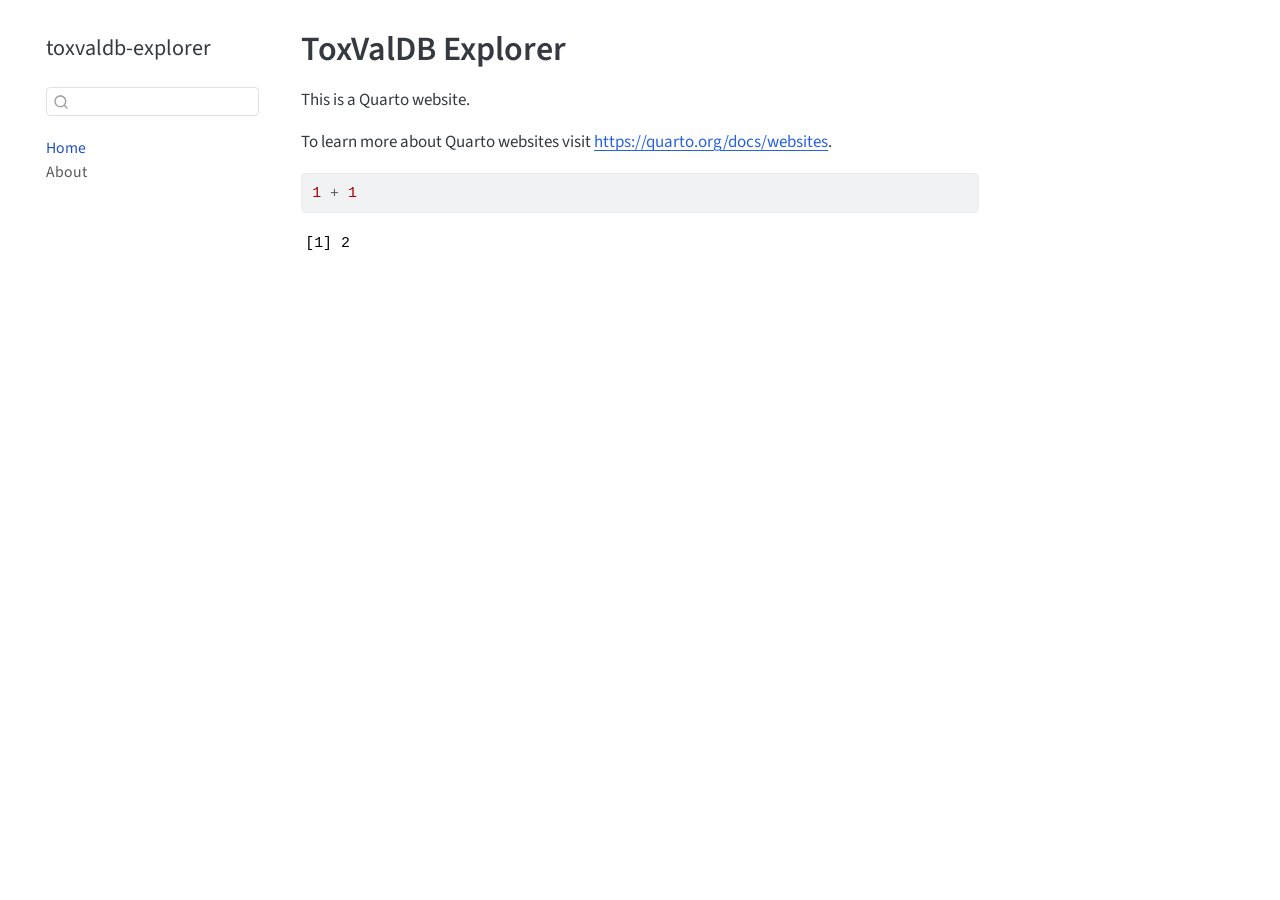
==== docs/index.html @ 14b39fa5 "Updated .gitignore not ignore /docs folder" ====
<!DOCTYPE html>
<html xmlns="http://www.w3.org/1999/xhtml" lang="en" xml:lang="en"><head>

<meta charset="utf-8">
<meta name="generator" content="quarto-1.5.57">

<meta name="viewport" content="width=device-width, initial-scale=1.0, user-scalable=yes">


<title>ToxValDB Explorer – toxvaldb-explorer</title>
<style>
code{white-space: pre-wrap;}
span.smallcaps{font-variant: small-caps;}
div.columns{display: flex; gap: min(4vw, 1.5em);}
div.column{flex: auto; overflow-x: auto;}
div.hanging-indent{margin-left: 1.5em; text-indent: -1.5em;}
ul.task-list{list-style: none;}
ul.task-list li input[type="checkbox"] {
  width: 0.8em;
  margin: 0 0.8em 0.2em -1em; /* quarto-specific, see https://github.com/quarto-dev/quarto-cli/issues/4556 */ 
  vertical-align: middle;
}
/* CSS for syntax highlighting */
pre > code.sourceCode { white-space: pre; position: relative; }
pre > code.sourceCode > span { line-height: 1.25; }
pre > code.sourceCode > span:empty { height: 1.2em; }
.sourceCode { overflow: visible; }
code.sourceCode > span { color: inherit; text-decoration: inherit; }
div.sourceCode { margin: 1em 0; }
pre.sourceCode { margin: 0; }
@media screen {
div.sourceCode { overflow: auto; }
}
@media print {
pre > code.sourceCode { white-space: pre-wrap; }
pre > code.sourceCode > span { display: inline-block; text-indent: -5em; padding-left: 5em; }
}
pre.numberSource code
  { counter-reset: source-line 0; }
pre.numberSource code > span
  { position: relative; left: -4em; counter-increment: source-line; }
pre.numberSource code > span > a:first-child::before
  { content: counter(source-line);
    position: relative; left: -1em; text-align: right; vertical-align: baseline;
    border: none; display: inline-block;
    -webkit-touch-callout: none; -webkit-user-select: none;
    -khtml-user-select: none; -moz-user-select: none;
    -ms-user-select: none; user-select: none;
    padding: 0 4px; width: 4em;
  }
pre.numberSource { margin-left: 3em;  padding-left: 4px; }
div.sourceCode
  {   }
@media screen {
pre > code.sourceCode > span > a:first-child::before { text-decoration: underline; }
}
</style>


<script src="site_libs/quarto-nav/quarto-nav.js"></script>
<script src="site_libs/quarto-nav/headroom.min.js"></script>
<script src="site_libs/clipboard/clipboard.min.js"></script>
<script src="site_libs/quarto-search/autocomplete.umd.js"></script>
<script src="site_libs/quarto-search/fuse.min.js"></script>
<script src="site_libs/quarto-search/quarto-search.js"></script>
<meta name="quarto:offset" content="./">
<script src="site_libs/quarto-html/quarto.js"></script>
<script src="site_libs/quarto-html/popper.min.js"></script>
<script src="site_libs/quarto-html/tippy.umd.min.js"></script>
<script src="site_libs/quarto-html/anchor.min.js"></script>
<link href="site_libs/quarto-html/tippy.css" rel="stylesheet">
<link href="site_libs/quarto-html/quarto-syntax-highlighting.css" rel="stylesheet" id="quarto-text-highlighting-styles">
<script src="site_libs/bootstrap/bootstrap.min.js"></script>
<link href="site_libs/bootstrap/bootstrap-icons.css" rel="stylesheet">
<link href="site_libs/bootstrap/bootstrap.min.css" rel="stylesheet" id="quarto-bootstrap" data-mode="light">
<script id="quarto-search-options" type="application/json">{
  "location": "sidebar",
  "copy-button": false,
  "collapse-after": 3,
  "panel-placement": "start",
  "type": "textbox",
  "limit": 50,
  "keyboard-shortcut": [
    "f",
    "/",
    "s"
  ],
  "show-item-context": false,
  "language": {
    "search-no-results-text": "No results",
    "search-matching-documents-text": "matching documents",
    "search-copy-link-title": "Copy link to search",
    "search-hide-matches-text": "Hide additional matches",
    "search-more-match-text": "more match in this document",
    "search-more-matches-text": "more matches in this document",
    "search-clear-button-title": "Clear",
    "search-text-placeholder": "",
    "search-detached-cancel-button-title": "Cancel",
    "search-submit-button-title": "Submit",
    "search-label": "Search"
  }
}</script>


<link rel="stylesheet" href="styles.css">
</head>

<body class="nav-sidebar floating">

<div id="quarto-search-results"></div>
  <header id="quarto-header" class="headroom fixed-top">
  <nav class="quarto-secondary-nav">
    <div class="container-fluid d-flex">
      <button type="button" class="quarto-btn-toggle btn" data-bs-toggle="collapse" role="button" data-bs-target=".quarto-sidebar-collapse-item" aria-controls="quarto-sidebar" aria-expanded="false" aria-label="Toggle sidebar navigation" onclick="if (window.quartoToggleHeadroom) { window.quartoToggleHeadroom(); }">
        <i class="bi bi-layout-text-sidebar-reverse"></i>
      </button>
        <nav class="quarto-page-breadcrumbs" aria-label="breadcrumb"><ol class="breadcrumb"><li class="breadcrumb-item"><a href="./index.html">Home</a></li></ol></nav>
        <a class="flex-grow-1" role="navigation" data-bs-toggle="collapse" data-bs-target=".quarto-sidebar-collapse-item" aria-controls="quarto-sidebar" aria-expanded="false" aria-label="Toggle sidebar navigation" onclick="if (window.quartoToggleHeadroom) { window.quartoToggleHeadroom(); }">      
        </a>
      <button type="button" class="btn quarto-search-button" aria-label="Search" onclick="window.quartoOpenSearch();">
        <i class="bi bi-search"></i>
      </button>
    </div>
  </nav>
</header>
<!-- content -->
<div id="quarto-content" class="quarto-container page-columns page-rows-contents page-layout-article">
<!-- sidebar -->
  <nav id="quarto-sidebar" class="sidebar collapse collapse-horizontal quarto-sidebar-collapse-item sidebar-navigation floating overflow-auto">
    <div class="pt-lg-2 mt-2 text-left sidebar-header">
    <div class="sidebar-title mb-0 py-0">
      <a href="./">toxvaldb-explorer</a> 
    </div>
      </div>
        <div class="mt-2 flex-shrink-0 align-items-center">
        <div class="sidebar-search">
        <div id="quarto-search" class="" title="Search"></div>
        </div>
        </div>
    <div class="sidebar-menu-container"> 
    <ul class="list-unstyled mt-1">
        <li class="sidebar-item">
  <div class="sidebar-item-container"> 
  <a href="./index.html" class="sidebar-item-text sidebar-link active">
 <span class="menu-text">Home</span></a>
  </div>
</li>
        <li class="sidebar-item">
  <div class="sidebar-item-container"> 
  <a href="./about.html" class="sidebar-item-text sidebar-link">
 <span class="menu-text">About</span></a>
  </div>
</li>
    </ul>
    </div>
</nav>
<div id="quarto-sidebar-glass" class="quarto-sidebar-collapse-item" data-bs-toggle="collapse" data-bs-target=".quarto-sidebar-collapse-item"></div>
<!-- margin-sidebar -->
    <div id="quarto-margin-sidebar" class="sidebar margin-sidebar zindex-bottom">
        
    </div>
<!-- main -->
<main class="content" id="quarto-document-content">

<header id="title-block-header" class="quarto-title-block default">
<div class="quarto-title">
<h1 class="title">ToxValDB Explorer</h1>
</div>



<div class="quarto-title-meta">

    
  
    
  </div>
  


</header>


<p>This is a Quarto website.</p>
<p>To learn more about Quarto websites visit <a href="https://quarto.org/docs/websites" class="uri">https://quarto.org/docs/websites</a>.</p>
<div class="cell">
<div class="sourceCode cell-code" id="cb1"><pre class="sourceCode r code-with-copy"><code class="sourceCode r"><span id="cb1-1"><a href="#cb1-1" aria-hidden="true" tabindex="-1"></a><span class="dv">1</span> <span class="sc">+</span> <span class="dv">1</span></span></code><button title="Copy to Clipboard" class="code-copy-button"><i class="bi"></i></button></pre></div>
<div class="cell-output cell-output-stdout">
<pre><code>[1] 2</code></pre>
</div>
</div>



</main> <!-- /main -->
<script id="quarto-html-after-body" type="application/javascript">
window.document.addEventListener("DOMContentLoaded", function (event) {
  const toggleBodyColorMode = (bsSheetEl) => {
    const mode = bsSheetEl.getAttribute("data-mode");
    const bodyEl = window.document.querySelector("body");
    if (mode === "dark") {
      bodyEl.classList.add("quarto-dark");
      bodyEl.classList.remove("quarto-light");
    } else {
      bodyEl.classList.add("quarto-light");
      bodyEl.classList.remove("quarto-dark");
    }
  }
  const toggleBodyColorPrimary = () => {
    const bsSheetEl = window.document.querySelector("link#quarto-bootstrap");
    if (bsSheetEl) {
      toggleBodyColorMode(bsSheetEl);
    }
  }
  toggleBodyColorPrimary();  
  const icon = "";
  const anchorJS = new window.AnchorJS();
  anchorJS.options = {
    placement: 'right',
    icon: icon
  };
  anchorJS.add('.anchored');
  const isCodeAnnotation = (el) => {
    for (const clz of el.classList) {
      if (clz.startsWith('code-annotation-')) {                     
        return true;
      }
    }
    return false;
  }
  const onCopySuccess = function(e) {
    // button target
    const button = e.trigger;
    // don't keep focus
    button.blur();
    // flash "checked"
    button.classList.add('code-copy-button-checked');
    var currentTitle = button.getAttribute("title");
    button.setAttribute("title", "Copied!");
    let tooltip;
    if (window.bootstrap) {
      button.setAttribute("data-bs-toggle", "tooltip");
      button.setAttribute("data-bs-placement", "left");
      button.setAttribute("data-bs-title", "Copied!");
      tooltip = new bootstrap.Tooltip(button, 
        { trigger: "manual", 
          customClass: "code-copy-button-tooltip",
          offset: [0, -8]});
      tooltip.show();    
    }
    setTimeout(function() {
      if (tooltip) {
        tooltip.hide();
        button.removeAttribute("data-bs-title");
        button.removeAttribute("data-bs-toggle");
        button.removeAttribute("data-bs-placement");
      }
      button.setAttribute("title", currentTitle);
      button.classList.remove('code-copy-button-checked');
    }, 1000);
    // clear code selection
    e.clearSelection();
  }
  const getTextToCopy = function(trigger) {
      const codeEl = trigger.previousElementSibling.cloneNode(true);
      for (const childEl of codeEl.children) {
        if (isCodeAnnotation(childEl)) {
          childEl.remove();
        }
      }
      return codeEl.innerText;
  }
  const clipboard = new window.ClipboardJS('.code-copy-button:not([data-in-quarto-modal])', {
    text: getTextToCopy
  });
  clipboard.on('success', onCopySuccess);
  if (window.document.getElementById('quarto-embedded-source-code-modal')) {
    // For code content inside modals, clipBoardJS needs to be initialized with a container option
    // TODO: Check when it could be a function (https://github.com/zenorocha/clipboard.js/issues/860)
    const clipboardModal = new window.ClipboardJS('.code-copy-button[data-in-quarto-modal]', {
      text: getTextToCopy,
      container: window.document.getElementById('quarto-embedded-source-code-modal')
    });
    clipboardModal.on('success', onCopySuccess);
  }
    var localhostRegex = new RegExp(/^(?:http|https):\/\/localhost\:?[0-9]*\//);
    var mailtoRegex = new RegExp(/^mailto:/);
      var filterRegex = new RegExp('/' + window.location.host + '/');
    var isInternal = (href) => {
        return filterRegex.test(href) || localhostRegex.test(href) || mailtoRegex.test(href);
    }
    // Inspect non-navigation links and adorn them if external
 	var links = window.document.querySelectorAll('a[href]:not(.nav-link):not(.navbar-brand):not(.toc-action):not(.sidebar-link):not(.sidebar-item-toggle):not(.pagination-link):not(.no-external):not([aria-hidden]):not(.dropdown-item):not(.quarto-navigation-tool):not(.about-link)');
    for (var i=0; i<links.length; i++) {
      const link = links[i];
      if (!isInternal(link.href)) {
        // undo the damage that might have been done by quarto-nav.js in the case of
        // links that we want to consider external
        if (link.dataset.originalHref !== undefined) {
          link.href = link.dataset.originalHref;
        }
      }
    }
  function tippyHover(el, contentFn, onTriggerFn, onUntriggerFn) {
    const config = {
      allowHTML: true,
      maxWidth: 500,
      delay: 100,
      arrow: false,
      appendTo: function(el) {
          return el.parentElement;
      },
      interactive: true,
      interactiveBorder: 10,
      theme: 'quarto',
      placement: 'bottom-start',
    };
    if (contentFn) {
      config.content = contentFn;
    }
    if (onTriggerFn) {
      config.onTrigger = onTriggerFn;
    }
    if (onUntriggerFn) {
      config.onUntrigger = onUntriggerFn;
    }
    window.tippy(el, config); 
  }
  const noterefs = window.document.querySelectorAll('a[role="doc-noteref"]');
  for (var i=0; i<noterefs.length; i++) {
    const ref = noterefs[i];
    tippyHover(ref, function() {
      // use id or data attribute instead here
      let href = ref.getAttribute('data-footnote-href') || ref.getAttribute('href');
      try { href = new URL(href).hash; } catch {}
      const id = href.replace(/^#\/?/, "");
      const note = window.document.getElementById(id);
      if (note) {
        return note.innerHTML;
      } else {
        return "";
      }
    });
  }
  const xrefs = window.document.querySelectorAll('a.quarto-xref');
  const processXRef = (id, note) => {
    // Strip column container classes
    const stripColumnClz = (el) => {
      el.classList.remove("page-full", "page-columns");
      if (el.children) {
        for (const child of el.children) {
          stripColumnClz(child);
        }
      }
    }
    stripColumnClz(note)
    if (id === null || id.startsWith('sec-')) {
      // Special case sections, only their first couple elements
      const container = document.createElement("div");
      if (note.children && note.children.length > 2) {
        container.appendChild(note.children[0].cloneNode(true));
        for (let i = 1; i < note.children.length; i++) {
          const child = note.children[i];
          if (child.tagName === "P" && child.innerText === "") {
            continue;
          } else {
            container.appendChild(child.cloneNode(true));
            break;
          }
        }
        if (window.Quarto?.typesetMath) {
          window.Quarto.typesetMath(container);
        }
        return container.innerHTML
      } else {
        if (window.Quarto?.typesetMath) {
          window.Quarto.typesetMath(note);
        }
        return note.innerHTML;
      }
    } else {
      // Remove any anchor links if they are present
      const anchorLink = note.querySelector('a.anchorjs-link');
      if (anchorLink) {
        anchorLink.remove();
      }
      if (window.Quarto?.typesetMath) {
        window.Quarto.typesetMath(note);
      }
      // TODO in 1.5, we should make sure this works without a callout special case
      if (note.classList.contains("callout")) {
        return note.outerHTML;
      } else {
        return note.innerHTML;
      }
    }
  }
  for (var i=0; i<xrefs.length; i++) {
    const xref = xrefs[i];
    tippyHover(xref, undefined, function(instance) {
      instance.disable();
      let url = xref.getAttribute('href');
      let hash = undefined; 
      if (url.startsWith('#')) {
        hash = url;
      } else {
        try { hash = new URL(url).hash; } catch {}
      }
      if (hash) {
        const id = hash.replace(/^#\/?/, "");
        const note = window.document.getElementById(id);
        if (note !== null) {
          try {
            const html = processXRef(id, note.cloneNode(true));
            instance.setContent(html);
          } finally {
            instance.enable();
            instance.show();
          }
        } else {
          // See if we can fetch this
          fetch(url.split('#')[0])
          .then(res => res.text())
          .then(html => {
            const parser = new DOMParser();
            const htmlDoc = parser.parseFromString(html, "text/html");
            const note = htmlDoc.getElementById(id);
            if (note !== null) {
              const html = processXRef(id, note);
              instance.setContent(html);
            } 
          }).finally(() => {
            instance.enable();
            instance.show();
          });
        }
      } else {
        // See if we can fetch a full url (with no hash to target)
        // This is a special case and we should probably do some content thinning / targeting
        fetch(url)
        .then(res => res.text())
        .then(html => {
          const parser = new DOMParser();
          const htmlDoc = parser.parseFromString(html, "text/html");
          const note = htmlDoc.querySelector('main.content');
          if (note !== null) {
            // This should only happen for chapter cross references
            // (since there is no id in the URL)
            // remove the first header
            if (note.children.length > 0 && note.children[0].tagName === "HEADER") {
              note.children[0].remove();
            }
            const html = processXRef(null, note);
            instance.setContent(html);
          } 
        }).finally(() => {
          instance.enable();
          instance.show();
        });
      }
    }, function(instance) {
    });
  }
      let selectedAnnoteEl;
      const selectorForAnnotation = ( cell, annotation) => {
        let cellAttr = 'data-code-cell="' + cell + '"';
        let lineAttr = 'data-code-annotation="' +  annotation + '"';
        const selector = 'span[' + cellAttr + '][' + lineAttr + ']';
        return selector;
      }
      const selectCodeLines = (annoteEl) => {
        const doc = window.document;
        const targetCell = annoteEl.getAttribute("data-target-cell");
        const targetAnnotation = annoteEl.getAttribute("data-target-annotation");
        const annoteSpan = window.document.querySelector(selectorForAnnotation(targetCell, targetAnnotation));
        const lines = annoteSpan.getAttribute("data-code-lines").split(",");
        const lineIds = lines.map((line) => {
          return targetCell + "-" + line;
        })
        let top = null;
        let height = null;
        let parent = null;
        if (lineIds.length > 0) {
            //compute the position of the single el (top and bottom and make a div)
            const el = window.document.getElementById(lineIds[0]);
            top = el.offsetTop;
            height = el.offsetHeight;
            parent = el.parentElement.parentElement;
          if (lineIds.length > 1) {
            const lastEl = window.document.getElementById(lineIds[lineIds.length - 1]);
            const bottom = lastEl.offsetTop + lastEl.offsetHeight;
            height = bottom - top;
          }
          if (top !== null && height !== null && parent !== null) {
            // cook up a div (if necessary) and position it 
            let div = window.document.getElementById("code-annotation-line-highlight");
            if (div === null) {
              div = window.document.createElement("div");
              div.setAttribute("id", "code-annotation-line-highlight");
              div.style.position = 'absolute';
              parent.appendChild(div);
            }
            div.style.top = top - 2 + "px";
            div.style.height = height + 4 + "px";
            div.style.left = 0;
            let gutterDiv = window.document.getElementById("code-annotation-line-highlight-gutter");
            if (gutterDiv === null) {
              gutterDiv = window.document.createElement("div");
              gutterDiv.setAttribute("id", "code-annotation-line-highlight-gutter");
              gutterDiv.style.position = 'absolute';
              const codeCell = window.document.getElementById(targetCell);
              const gutter = codeCell.querySelector('.code-annotation-gutter');
              gutter.appendChild(gutterDiv);
            }
            gutterDiv.style.top = top - 2 + "px";
            gutterDiv.style.height = height + 4 + "px";
          }
          selectedAnnoteEl = annoteEl;
        }
      };
      const unselectCodeLines = () => {
        const elementsIds = ["code-annotation-line-highlight", "code-annotation-line-highlight-gutter"];
        elementsIds.forEach((elId) => {
          const div = window.document.getElementById(elId);
          if (div) {
            div.remove();
          }
        });
        selectedAnnoteEl = undefined;
      };
        // Handle positioning of the toggle
    window.addEventListener(
      "resize",
      throttle(() => {
        elRect = undefined;
        if (selectedAnnoteEl) {
          selectCodeLines(selectedAnnoteEl);
        }
      }, 10)
    );
    function throttle(fn, ms) {
    let throttle = false;
    let timer;
      return (...args) => {
        if(!throttle) { // first call gets through
            fn.apply(this, args);
            throttle = true;
        } else { // all the others get throttled
            if(timer) clearTimeout(timer); // cancel #2
            timer = setTimeout(() => {
              fn.apply(this, args);
              timer = throttle = false;
            }, ms);
        }
      };
    }
      // Attach click handler to the DT
      const annoteDls = window.document.querySelectorAll('dt[data-target-cell]');
      for (const annoteDlNode of annoteDls) {
        annoteDlNode.addEventListener('click', (event) => {
          const clickedEl = event.target;
          if (clickedEl !== selectedAnnoteEl) {
            unselectCodeLines();
            const activeEl = window.document.querySelector('dt[data-target-cell].code-annotation-active');
            if (activeEl) {
              activeEl.classList.remove('code-annotation-active');
            }
            selectCodeLines(clickedEl);
            clickedEl.classList.add('code-annotation-active');
          } else {
            // Unselect the line
            unselectCodeLines();
            clickedEl.classList.remove('code-annotation-active');
          }
        });
      }
  const findCites = (el) => {
    const parentEl = el.parentElement;
    if (parentEl) {
      const cites = parentEl.dataset.cites;
      if (cites) {
        return {
          el,
          cites: cites.split(' ')
        };
      } else {
        return findCites(el.parentElement)
      }
    } else {
      return undefined;
    }
  };
  var bibliorefs = window.document.querySelectorAll('a[role="doc-biblioref"]');
  for (var i=0; i<bibliorefs.length; i++) {
    const ref = bibliorefs[i];
    const citeInfo = findCites(ref);
    if (citeInfo) {
      tippyHover(citeInfo.el, function() {
        var popup = window.document.createElement('div');
        citeInfo.cites.forEach(function(cite) {
          var citeDiv = window.document.createElement('div');
          citeDiv.classList.add('hanging-indent');
          citeDiv.classList.add('csl-entry');
          var biblioDiv = window.document.getElementById('ref-' + cite);
          if (biblioDiv) {
            citeDiv.innerHTML = biblioDiv.innerHTML;
          }
          popup.appendChild(citeDiv);
        });
        return popup.innerHTML;
      });
    }
  }
});
</script>
</div> <!-- /content -->




</body></html>
---- docs/site_libs/quarto-html/tippy.css ----
.tippy-box[data-animation=fade][data-state=hidden]{opacity:0}[data-tippy-root]{max-width:calc(100vw - 10px)}.tippy-box{position:relative;background-color:#333;color:#fff;border-radius:4px;font-size:14px;line-height:1.4;white-space:normal;outline:0;transition-property:transform,visibility,opacity}.tippy-box[data-placement^=top]>.tippy-arrow{bottom:0}.tippy-box[data-placement^=top]>.tippy-arrow:before{bottom:-7px;left:0;border-width:8px 8px 0;border-top-color:initial;transform-origin:center top}.tippy-box[data-placement^=bottom]>.tippy-arrow{top:0}.tippy-box[data-placement^=bottom]>.tippy-arrow:before{top:-7px;left:0;border-width:0 8px 8px;border-bottom-color:initial;transform-origin:center bottom}.tippy-box[data-placement^=left]>.tippy-arrow{right:0}.tippy-box[data-placement^=left]>.tippy-arrow:before{border-width:8px 0 8px 8px;border-left-color:initial;right:-7px;transform-origin:center left}.tippy-box[data-placement^=right]>.tippy-arrow{left:0}.tippy-box[data-placement^=right]>.tippy-arrow:before{left:-7px;border-width:8px 8px 8px 0;border-right-color:initial;transform-origin:center right}.tippy-box[data-inertia][data-state=visible]{transition-timing-function:cubic-bezier(.54,1.5,.38,1.11)}.tippy-arrow{width:16px;height:16px;color:#333}.tippy-arrow:before{content:"";position:absolute;border-color:transparent;border-style:solid}.tippy-content{position:relative;padding:5px 9px;z-index:1}
---- docs/site_libs/quarto-html/quarto-syntax-highlighting.css ----
/* quarto syntax highlight colors */
:root {
  --quarto-hl-ot-color: #003B4F;
  --quarto-hl-at-color: #657422;
  --quarto-hl-ss-color: #20794D;
  --quarto-hl-an-color: #5E5E5E;
  --quarto-hl-fu-color: #4758AB;
  --quarto-hl-st-color: #20794D;
  --quarto-hl-cf-color: #003B4F;
  --quarto-hl-op-color: #5E5E5E;
  --quarto-hl-er-color: #AD0000;
  --quarto-hl-bn-color: #AD0000;
  --quarto-hl-al-color: #AD0000;
  --quarto-hl-va-color: #111111;
  --quarto-hl-bu-color: inherit;
  --quarto-hl-ex-color: inherit;
  --quarto-hl-pp-color: #AD0000;
  --quarto-hl-in-color: #5E5E5E;
  --quarto-hl-vs-color: #20794D;
  --quarto-hl-wa-color: #5E5E5E;
  --quarto-hl-do-color: #5E5E5E;
  --quarto-hl-im-color: #00769E;
  --quarto-hl-ch-color: #20794D;
  --quarto-hl-dt-color: #AD0000;
  --quarto-hl-fl-color: #AD0000;
  --quarto-hl-co-color: #5E5E5E;
  --quarto-hl-cv-color: #5E5E5E;
  --quarto-hl-cn-color: #8f5902;
  --quarto-hl-sc-color: #5E5E5E;
  --quarto-hl-dv-color: #AD0000;
  --quarto-hl-kw-color: #003B4F;
}

/* other quarto variables */
:root {
  --quarto-font-monospace: SFMono-Regular, Menlo, Monaco, Consolas, "Liberation Mono", "Courier New", monospace;
}

pre > code.sourceCode > span {
  color: #003B4F;
}

code span {
  color: #003B4F;
}

code.sourceCode > span {
  color: #003B4F;
}

div.sourceCode,
div.sourceCode pre.sourceCode {
  color: #003B4F;
}

code span.ot {
  color: #003B4F;
  font-style: inherit;
}

code span.at {
  color: #657422;
  font-style: inherit;
}

code span.ss {
  color: #20794D;
  font-style: inherit;
}

code span.an {
  color: #5E5E5E;
  font-style: inherit;
}

code span.fu {
  color: #4758AB;
  font-style: inherit;
}

code span.st {
  color: #20794D;
  font-style: inherit;
}

code span.cf {
  color: #003B4F;
  font-weight: bold;
  font-style: inherit;
}

code span.op {
  color: #5E5E5E;
  font-style: inherit;
}

code span.er {
  color: #AD0000;
  font-style: inherit;
}

code span.bn {
  color: #AD0000;
  font-style: inherit;
}

code span.al {
  color: #AD0000;
  font-style: inherit;
}

code span.va {
  color: #111111;
  font-style: inherit;
}

code span.bu {
  font-style: inherit;
}

code span.ex {
  font-style: inherit;
}

code span.pp {
  color: #AD0000;
  font-style: inherit;
}

code span.in {
  color: #5E5E5E;
  font-style: inherit;
}

code span.vs {
  color: #20794D;
  font-style: inherit;
}

code span.wa {
  color: #5E5E5E;
  font-style: italic;
}

code span.do {
  color: #5E5E5E;
  font-style: italic;
}

code span.im {
  color: #00769E;
  font-style: inherit;
}

code span.ch {
  color: #20794D;
  font-style: inherit;
}

code span.dt {
  color: #AD0000;
  font-style: inherit;
}

code span.fl {
  color: #AD0000;
  font-style: inherit;
}

code span.co {
  color: #5E5E5E;
  font-style: inherit;
}

code span.cv {
  color: #5E5E5E;
  font-style: italic;
}

code span.cn {
  color: #8f5902;
  font-style: inherit;
}

code span.sc {
  color: #5E5E5E;
  font-style: inherit;
}

code span.dv {
  color: #AD0000;
  font-style: inherit;
}

code span.kw {
  color: #003B4F;
  font-weight: bold;
  font-style: inherit;
}

.prevent-inlining {
  content: "</";
}

/*# sourceMappingURL=debc5d5d77c3f9108843748ff7464032.css.map */
---- docs/styles.css ----
/* css styles */
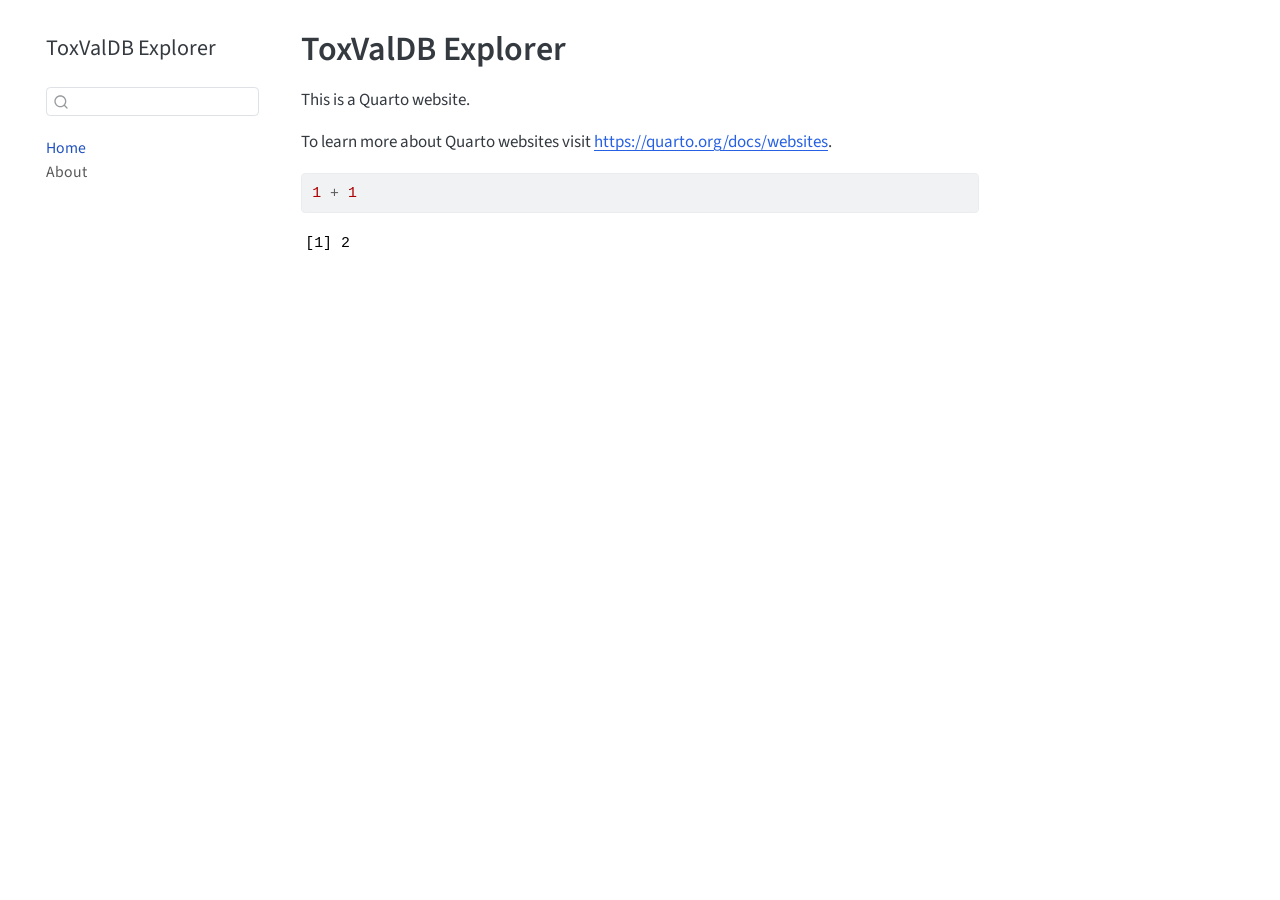
==== commit 43640b44: "Change title presentation, add About page" ====
--- a/docs/index.html
+++ b/docs/index.html
@@ -7,7 +7,7 @@
 <meta name="viewport" content="width=device-width, initial-scale=1.0, user-scalable=yes">
 
 
-<title>ToxValDB Explorer – toxvaldb-explorer</title>
+<title>ToxValDB Explorer</title>
 <style>
 code{white-space: pre-wrap;}
 span.smallcaps{font-variant: small-caps;}
@@ -129,7 +129,7 @@
   <nav id="quarto-sidebar" class="sidebar collapse collapse-horizontal quarto-sidebar-collapse-item sidebar-navigation floating overflow-auto">
     <div class="pt-lg-2 mt-2 text-left sidebar-header">
     <div class="sidebar-title mb-0 py-0">
-      <a href="./">toxvaldb-explorer</a> 
+      <a href="./">ToxValDB Explorer</a> 
     </div>
       </div>
         <div class="mt-2 flex-shrink-0 align-items-center">
